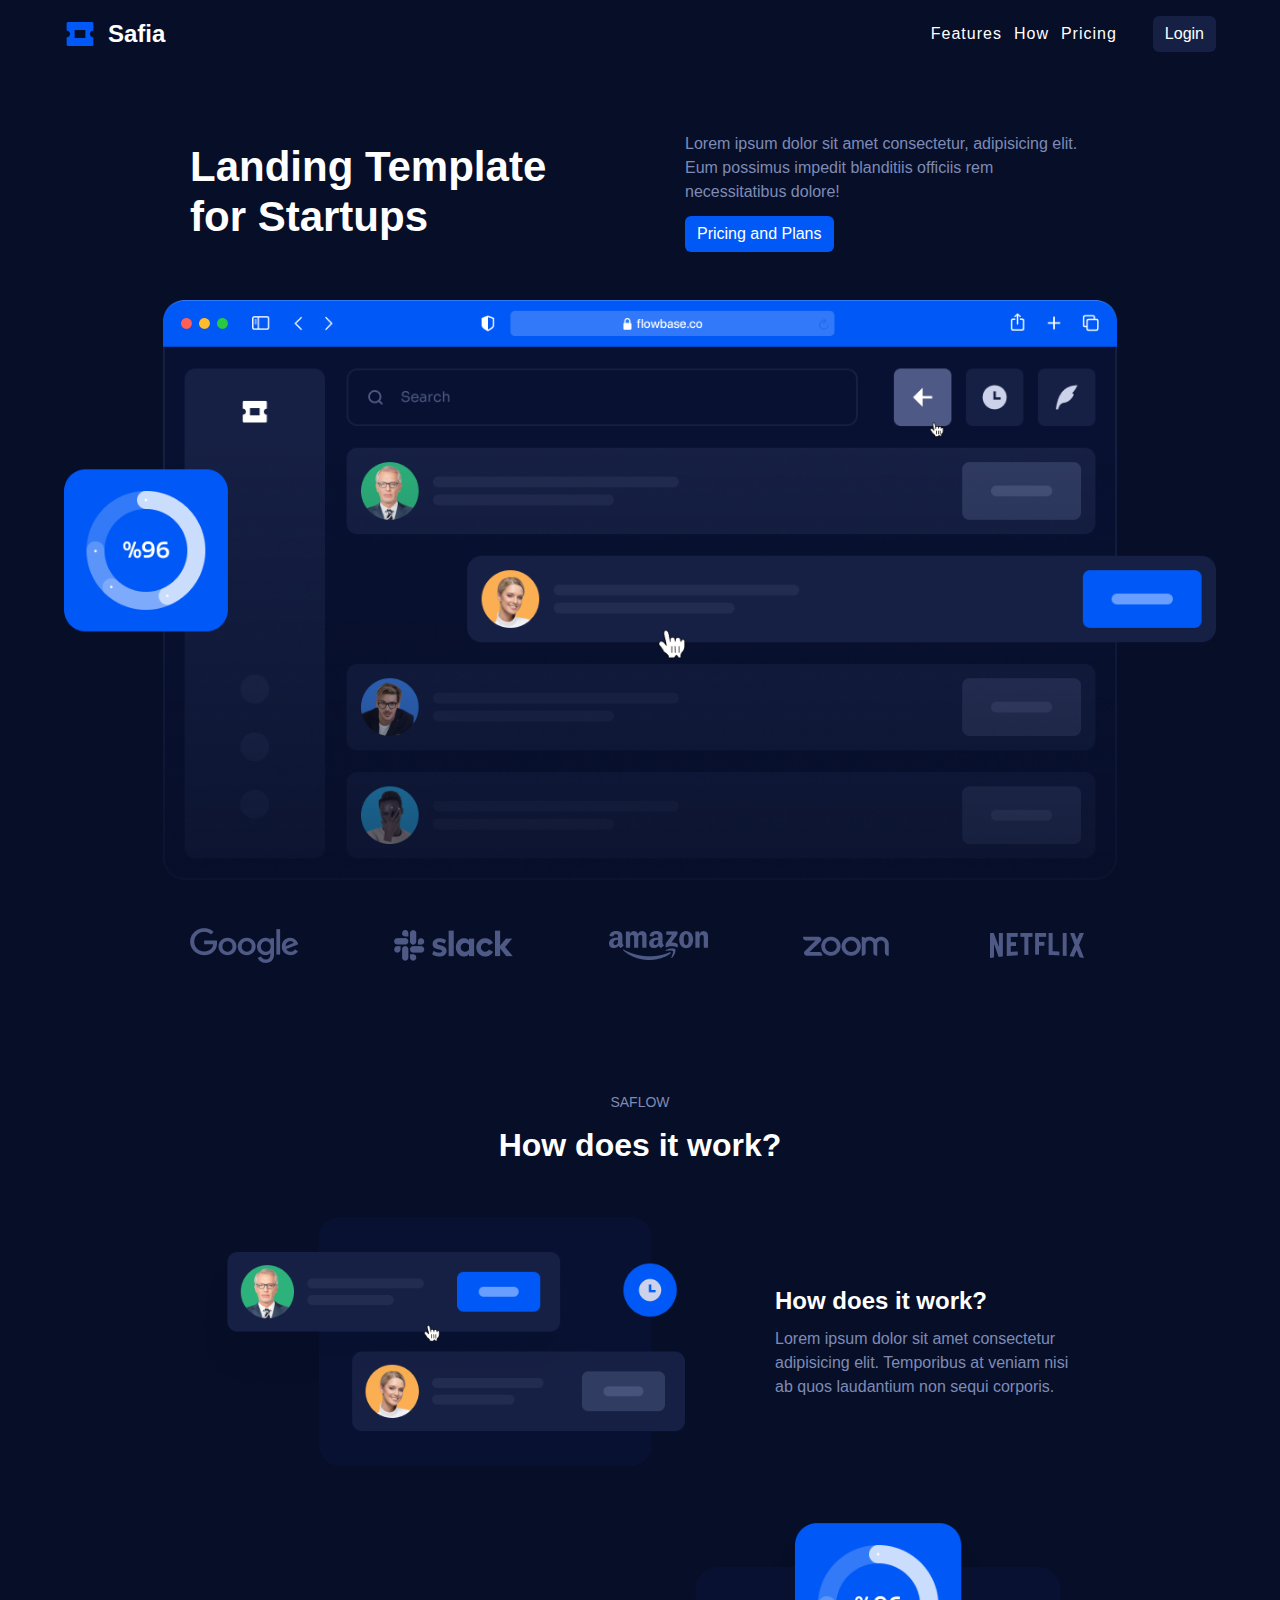
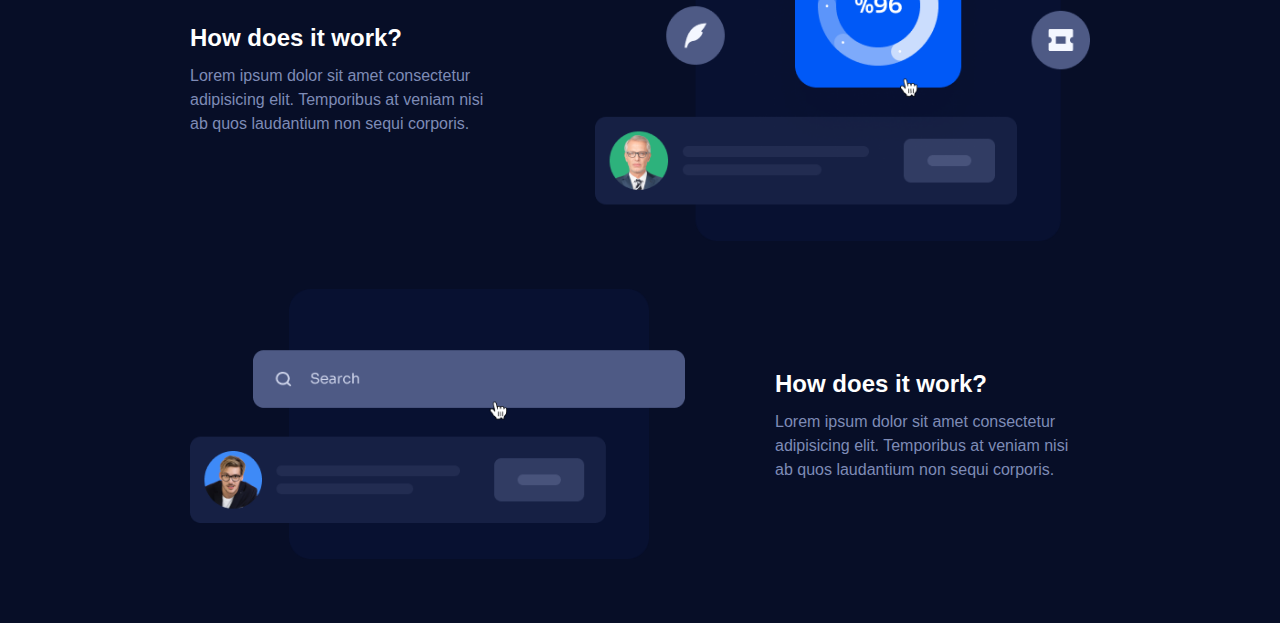
==== 00_Examples/safia_website/index.html @ 65794082 "Simple site" ====
<!DOCTYPE html>
<html lang="en">
  <head>
    <meta charset="UTF-8" />
    <meta http-equiv="X-UA-Compatible" content="IE=edge" />
    <meta name="viewport" content="width=device-width, initial-scale=1.0" />
    <title>Safia</title>
    <link rel="stylesheet" href="./styles/reset.css" />
    <link rel="stylesheet" href="./styles/main.css" />
  </head>
  <body>
    <header class="header">
      <img class="logo" src="./pictures/logo.png" alt="logo" />
      <h2>Safia</h2>

      <nav class="navigation">
        <ul class="nav-list" , role="list">
          <li class="nav-item"><a href="#features">Features</a></li>
          <li class="nav-item"><a href="#how">How</a></li>
          <li class="nav-item"><a href="#pricing">Pricing</a></li>
        </ul>
      </nav>

      <button class="btn">Login</button>
    </header>
    <main>
      <section id="hero">
        <div class="welcome">
          <h1 class="title">Landing Template for Startups</h1>

          <div>
            <p class="info">
              Lorem ipsum dolor sit amet consectetur, adipisicing elit. Eum
              possimus impedit blanditiis officiis rem necessitatibus dolore!
            </p>

            <button class="btn">Pricing and Plans</button>
          </div>
        </div>

        <img class="hero-img" src="./pictures/hero.png" alt="hero" />

        <ul class="partners" role="list">
          <li class="partner">
            <img src="./pictures/google.png" alt="google" />
          </li>
          <li class="partner">
            <img src="./pictures/slack.png" alt="slack" />
          </li>
          <li class="partner">
            <img src="./pictures/amazon.png" alt="amazon" />
          </li>
          <li class="partner">
            <img src="./pictures/zoom.png" alt="zoom" />
          </li>
          <li class="partner">
            <img src="./pictures/netflix.png" alt="netflix" />
          </li>
        </ul>
      </section>
      <section id="how">
        <p class="how-subtitle">SAFLOW</p>
        <h2 class="how-title">How does it work?</h2>

        <div class="row">
          <img class="row-img" src="./pictures/group-1.png" alt="group_1" />
          <div class="row-content">
            <h3 class="row-titile">How does it work?</h3>
            <p>
              Lorem ipsum dolor sit amet consectetur adipisicing elit.
              Temporibus at veniam nisi ab quos laudantium non sequi corporis.
            </p>
          </div>
        </div>

        <div class="row">
          <img class="row-img" src="./pictures/group-2.png" alt="group_2" />
          <div class="row-content">
            <h3 class="row-titile">How does it work?</h3>
            <p>
              Lorem ipsum dolor sit amet consectetur adipisicing elit.
              Temporibus at veniam nisi ab quos laudantium non sequi corporis.
            </p>
          </div>
        </div>

        <div class="row">
          <img class="row-img" src="./pictures/group-3.png" alt="group_3" />
          <div class="row-content">
            <h3 class="row-titile">How does it work?</h3>
            <p>
              Lorem ipsum dolor sit amet consectetur adipisicing elit.
              Temporibus at veniam nisi ab quos laudantium non sequi corporis.
            </p>
          </div>
        </div>
      </section>
    </main>
  </body>
</html>
---- 00_Examples/safia_website/styles/main.css ----
/* 
bg - #070e27
bg-light - #162044
primary - #0059f7
gray (text) - #7e8bb6 
*/

/* MAIN header with navigation */

html {
  font-family: Arial, Helvetica, sans-serif;
  scroll-behavior: smooth;
}

body {
  background: #070e27;
  color: #fff;
}

p {
  color: #7e8bb6;
}

.btn {
  all: unset;
  border-radius: 6px;
  padding: 6px 12px;
  cursor: pointer;
}

.header {
  display: flex;
  align-items: center;
  padding: 16px 64px;
  gap: 12px;
  position: sticky;
  top: 0;
  background: #070e27;
}

.header .navigation {
  margin-left: auto;
  margin-right: 24px;
}

.header .nav-list {
  display: flex;
  gap: 12px;
}

.header .nav-list a {
  text-decoration: none;
  color: #fff;
  letter-spacing: 1px;
}

.header .btn {
  background: #162044;
  color: #fff;
}

/* HERO section */

#hero {
  padding: 64px;
}

#hero .welcome {
  max-width: 900px;
  margin: 0 auto 48px auto;
  display: flex;
  justify-content: space-between;
  align-items: center;
}

#hero .hero-img {
  margin: 0 auto 48px auto;
}

#hero .welcome > * {
  width: 45%;
}

#hero .welcome .title {
  font-size: 42px;
  line-height: 1.2;
}

#hero .welcome .info {
  display: flex;
  margin-bottom: 12px;
}

#hero .welcome .btn {
  background: #0059f7;
}

#hero .partners {
  max-width: 900px;
  margin: 0 auto;
  display: flex;
  justify-content: space-between;
  align-items: center;
  gap: 8px;
}

/* HOW section */

#how {
  padding: 64px;
}

#how .how-subtitle {
  text-align: center;
  font-size: 14px;
  margin-bottom: 8px;
}

#how .how-title {
  text-align: center;
  font-size: 32px;
  margin-bottom: 48px;
}

#how .row {
  display: flex;
  align-items: center;
  gap: 10%;
  max-width: 900px;
  margin: 0 auto;
}

#how .row:nth-child(even) {
  flex-direction: row-reverse;
}

#how .row:not(:last-child) {
  margin-bottom: 48px;
}

#how .row .row-img {
  width: 55%;
}

#how .row .row-content {
  width: 35%;
}

#how .row .row-content .row-titile {
  font-size: 24px;
  margin-bottom: 8px;
}
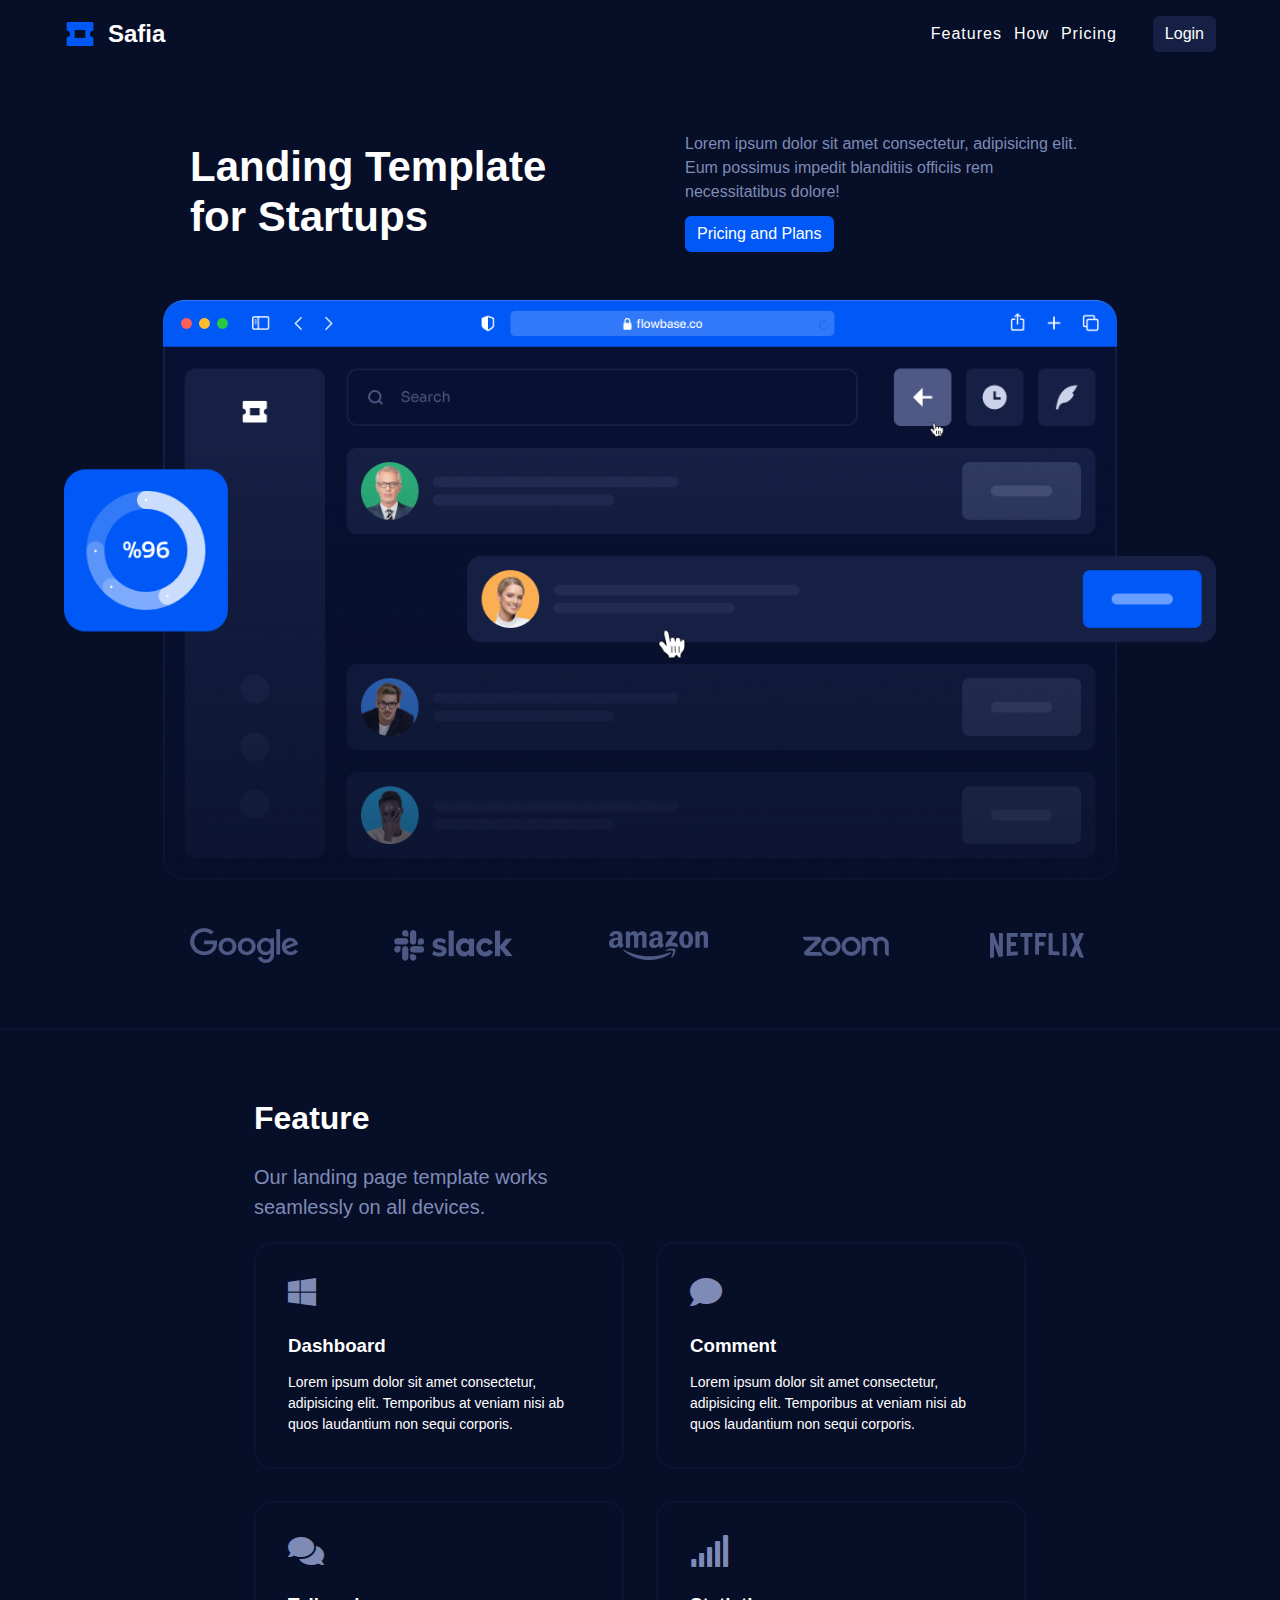
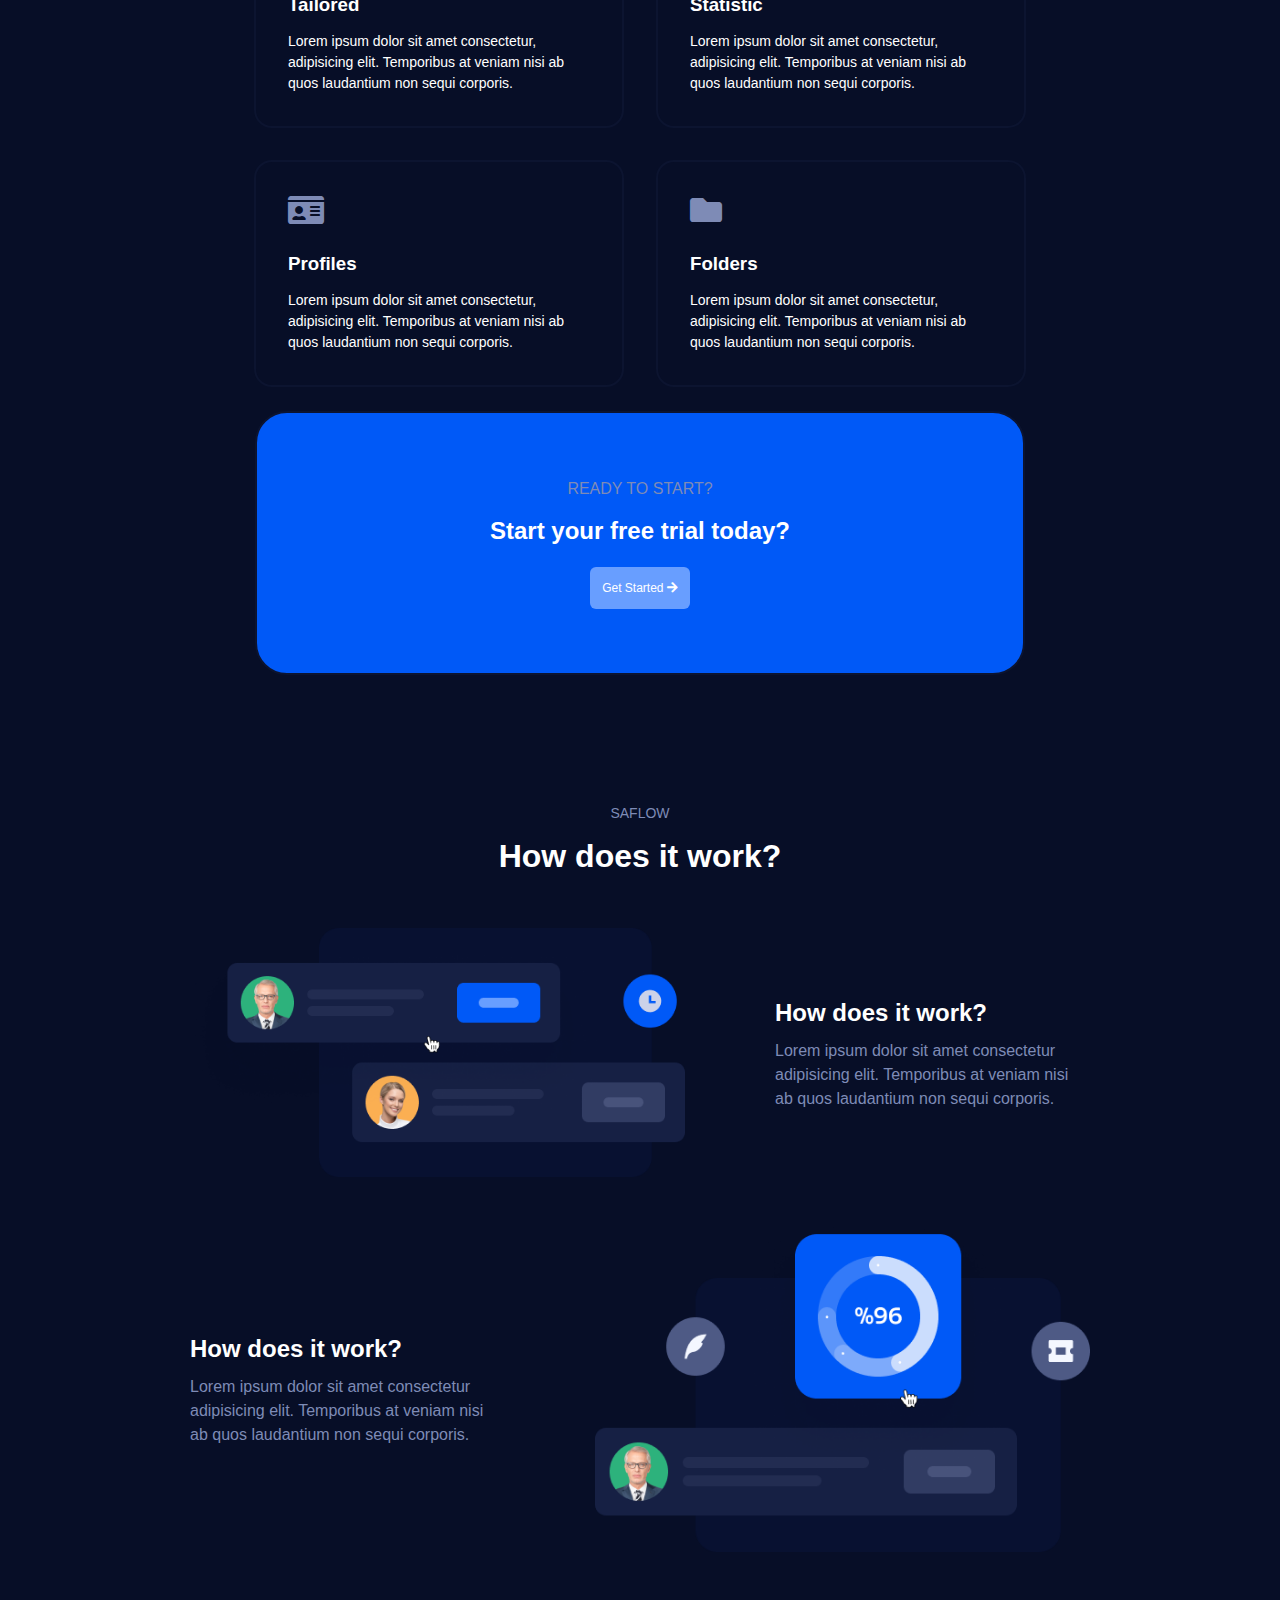
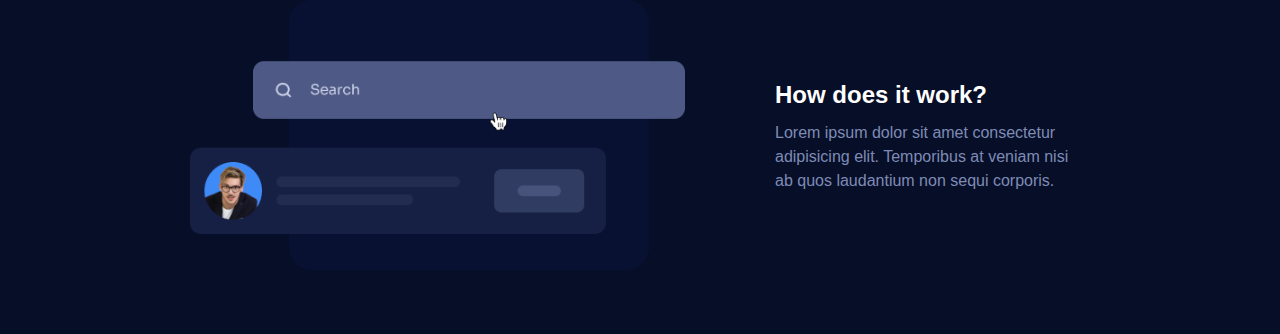
==== commit 2de6b9f5: "made Feature section" ====
--- a/00_Examples/safia_website/index.html
+++ b/00_Examples/safia_website/index.html
@@ -58,6 +58,73 @@
           </li>
         </ul>
       </section>
+      <section id="features">
+        <h2 class="feat-title">Feature</h2>
+        <p class="feat-subtitle">
+          Our landing page template works seamlessly on all devices.
+        </p>
+        <div class="box-section">
+          <div class="box">
+            <a href="#"><i class="fab fa-windows"></i></a>
+            <h3 class="box-title">Dashboard</h3>
+            <p>
+              Lorem ipsum dolor sit amet consectetur, adipisicing elit.
+              Temporibus at veniam nisi ab quos laudantium non sequi corporis.
+            </p>
+          </div>
+          <div class="box">
+            <a href="#"><i class="fas fa-comment"></i></a>
+
+            <h3 class="box-title">Comment</h3>
+            <p>
+              Lorem ipsum dolor sit amet consectetur, adipisicing elit.
+              Temporibus at veniam nisi ab quos laudantium non sequi corporis.
+            </p>
+          </div>
+          <div class="box">
+            <a href="#"><i class="fas fa-comments"></i></a>
+
+            <h3 class="box-title">Tailored</h3>
+            <p>
+              Lorem ipsum dolor sit amet consectetur, adipisicing elit.
+              Temporibus at veniam nisi ab quos laudantium non sequi corporis.
+            </p>
+          </div>
+          <div class="box">
+            <a href="#"><i class="fas fa-signal"></i></a>
+
+            <h3 class="box-title">Statistic</h3>
+            <p>
+              Lorem ipsum dolor sit amet consectetur, adipisicing elit.
+              Temporibus at veniam nisi ab quos laudantium non sequi corporis.
+            </p>
+          </div>
+          <div class="box">
+            <a href="#"><i class="fas fa-id-card"></i></a>
+
+            <h3 class="box-title">Profiles</h3>
+            <p>
+              Lorem ipsum dolor sit amet consectetur, adipisicing elit.
+              Temporibus at veniam nisi ab quos laudantium non sequi corporis.
+            </p>
+          </div>
+          <div class="box">
+            <a href="#"><i class="fas fa-folder"></i></a>
+            <h3 class="box-title">Folders</h3>
+            <p>
+              Lorem ipsum dolor sit amet consectetur, adipisicing elit.
+              Temporibus at veniam nisi ab quos laudantium non sequi corporis.
+            </p>
+          </div>
+        </div>
+        <div class="start">
+          <p>READY TO START?</p>
+          <h4 class="start-title">Start your free trial today?</h4>
+          <button class="btn">
+            Get Started <i class="fas fa-arrow-right"></i>
+          </button>
+        </div>
+      </section>
       <section id="how">
         <p class="how-subtitle">SAFLOW</p>
         <h2 class="how-title">How does it work?</h2>
--- a/00_Examples/safia_website/styles/main.css
+++ b/00_Examples/safia_website/styles/main.css
@@ -5,6 +5,8 @@
 gray (text) - #7e8bb6 
 */
 
+@import url("https://cdnjs.cloudflare.com/ajax/libs/font-awesome/5.4.2/css/all.min.css");
+
 /* MAIN header with navigation */
 
 html {
@@ -63,6 +65,7 @@
 
 #hero {
   padding: 64px;
+  border-bottom: 2px solid #0c1430;
 }
 
 #hero .welcome {
@@ -150,3 +153,78 @@
   font-size: 24px;
   margin-bottom: 8px;
 }
+
+/* ------------------
+  FEATURES section
+------------------*/
+#features {
+  padding: 64px;
+  width: 900px;
+  margin: auto;
+}
+
+#features .feat-title {
+  font-size: 32px;
+  margin-bottom: 20px;
+}
+
+#features .feat-subtitle {
+  font-size: 20px;
+  margin-bottom: 20px;
+  width: 300px;
+}
+
+#features .box-section {
+  display: grid;
+  grid-template-columns: repeat(2, 1fr);
+  gap: 32px;
+  margin-bottom: 24px;
+}
+
+#features .box {
+  border: 2px solid #0c1430;
+  padding: 32px;
+  border-radius: 18px;
+}
+
+#features .box:hover {
+  background: #081131;
+  cursor: pointer;
+}
+
+#features .box i {
+  font-size: 32px;
+  color: #7e8bb6;
+  margin-bottom: 24px;
+}
+
+#features .box .box-title {
+  margin-bottom: 12px;
+}
+
+#features .box p {
+  color: #fff;
+  font-size: 14px;
+}
+
+#features .start {
+  display: block;
+  width: 770px;
+  padding: 64px;
+  margin: auto;
+  border: 2px solid #0c1430;
+  border-radius: 32px;
+  text-align: center;
+  background: #0059f7;
+}
+
+#features .start .start-title {
+  padding: 12px 0 18px 0;
+  font-size: 24px;
+}
+
+#features .start .btn {
+  background: #689eff;
+  font-size: 12px;
+  padding: 12px;
+}
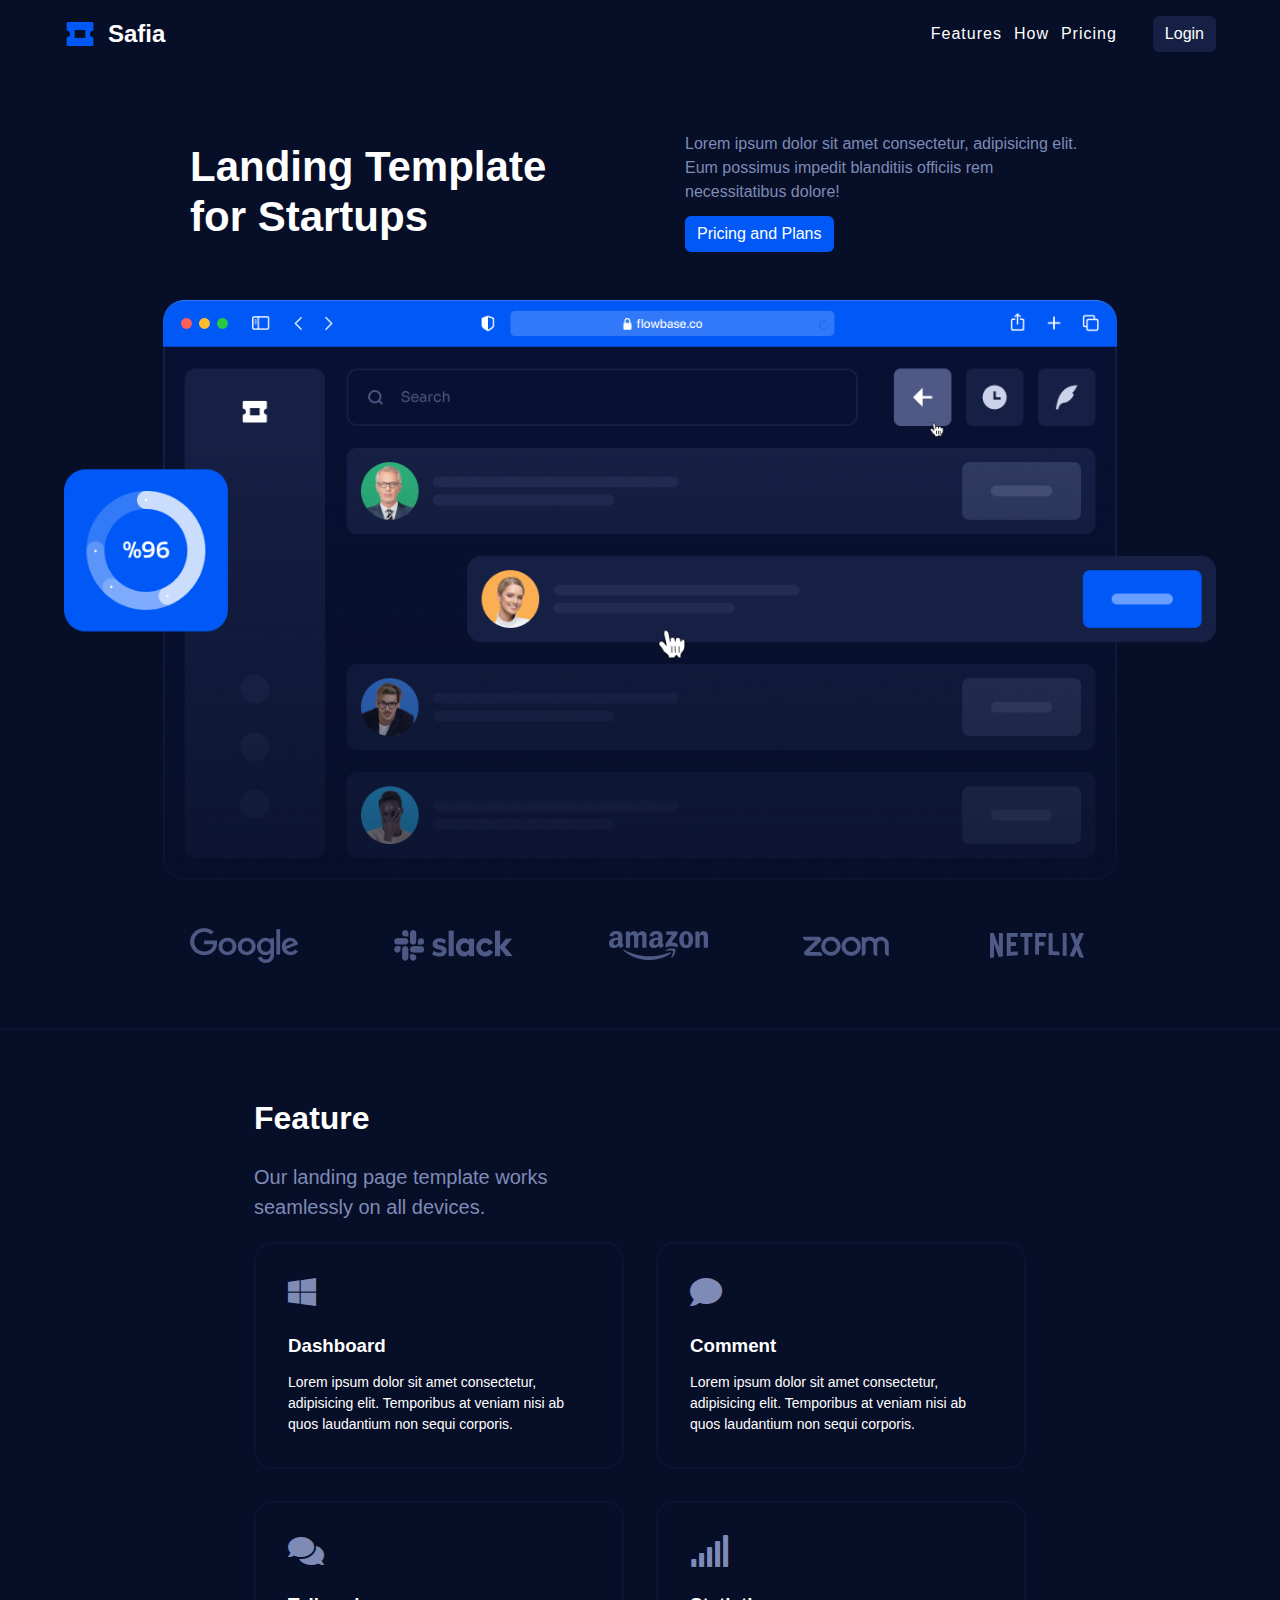
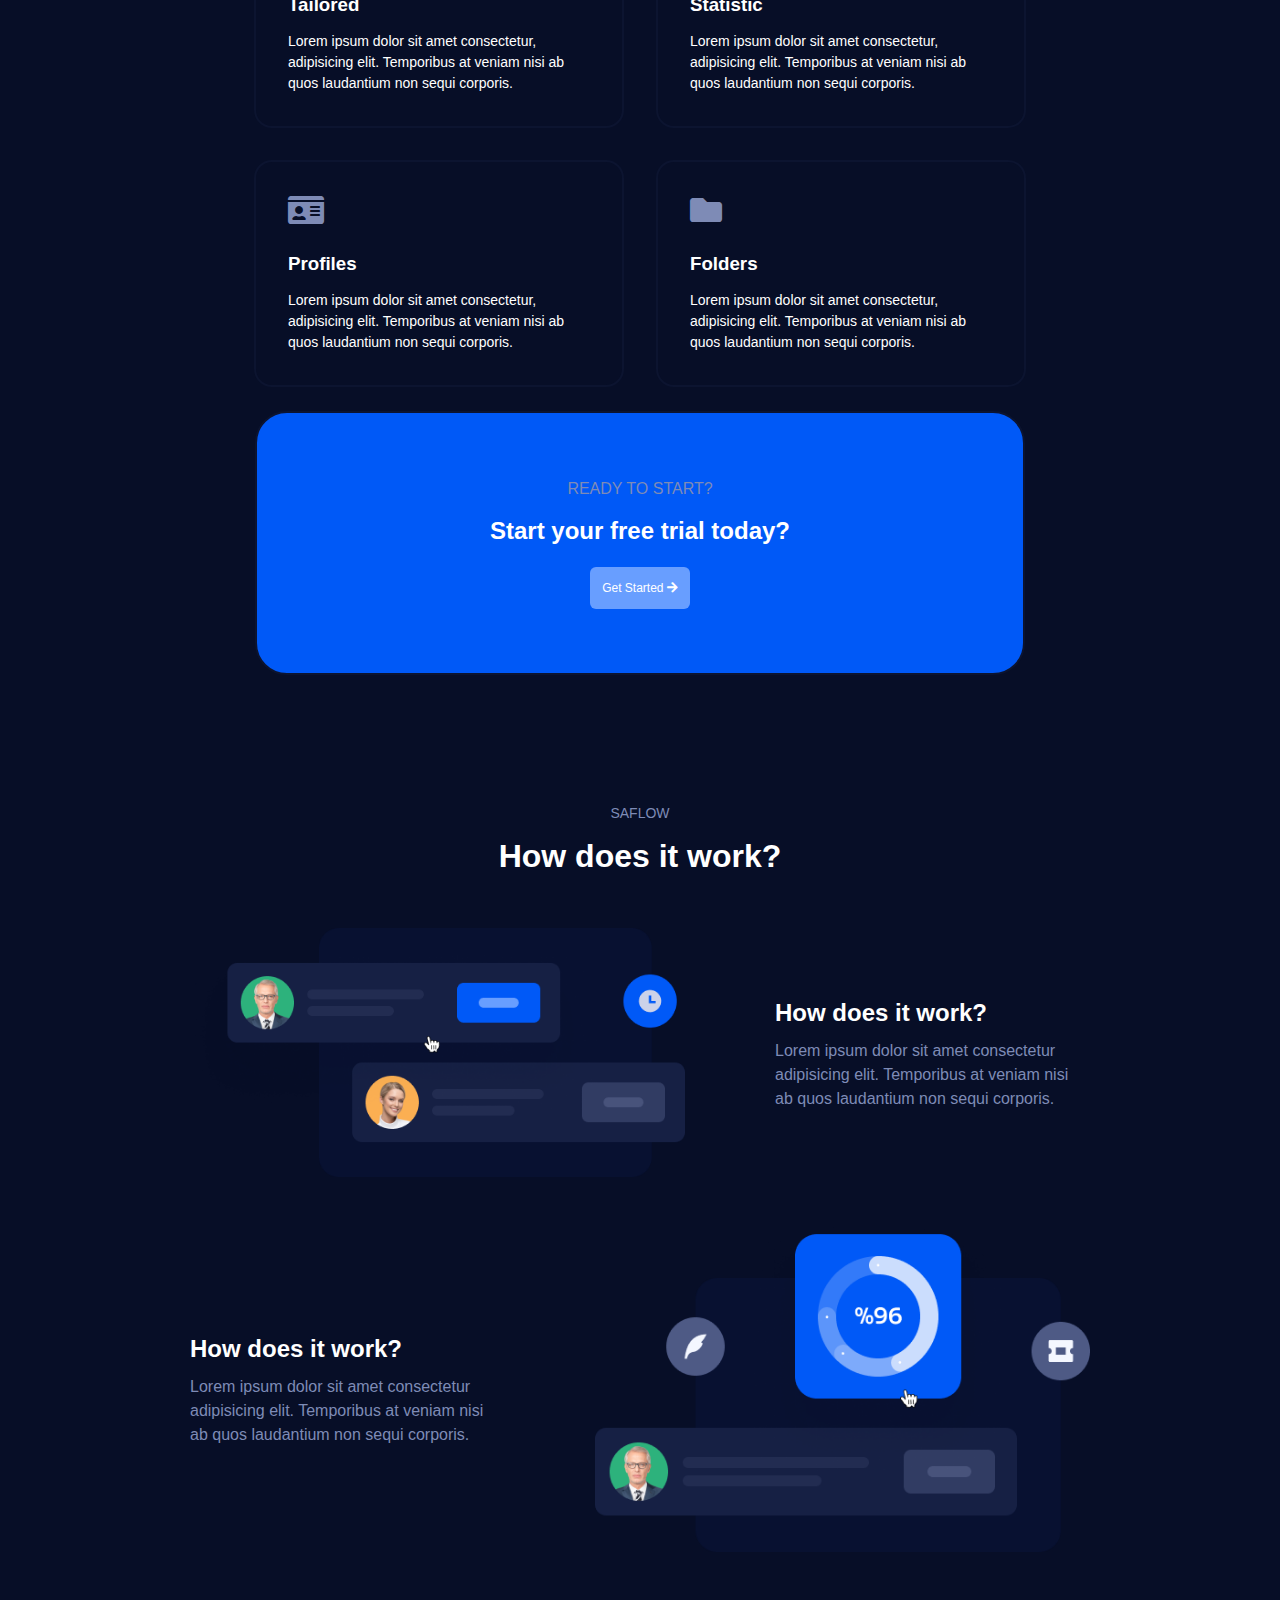
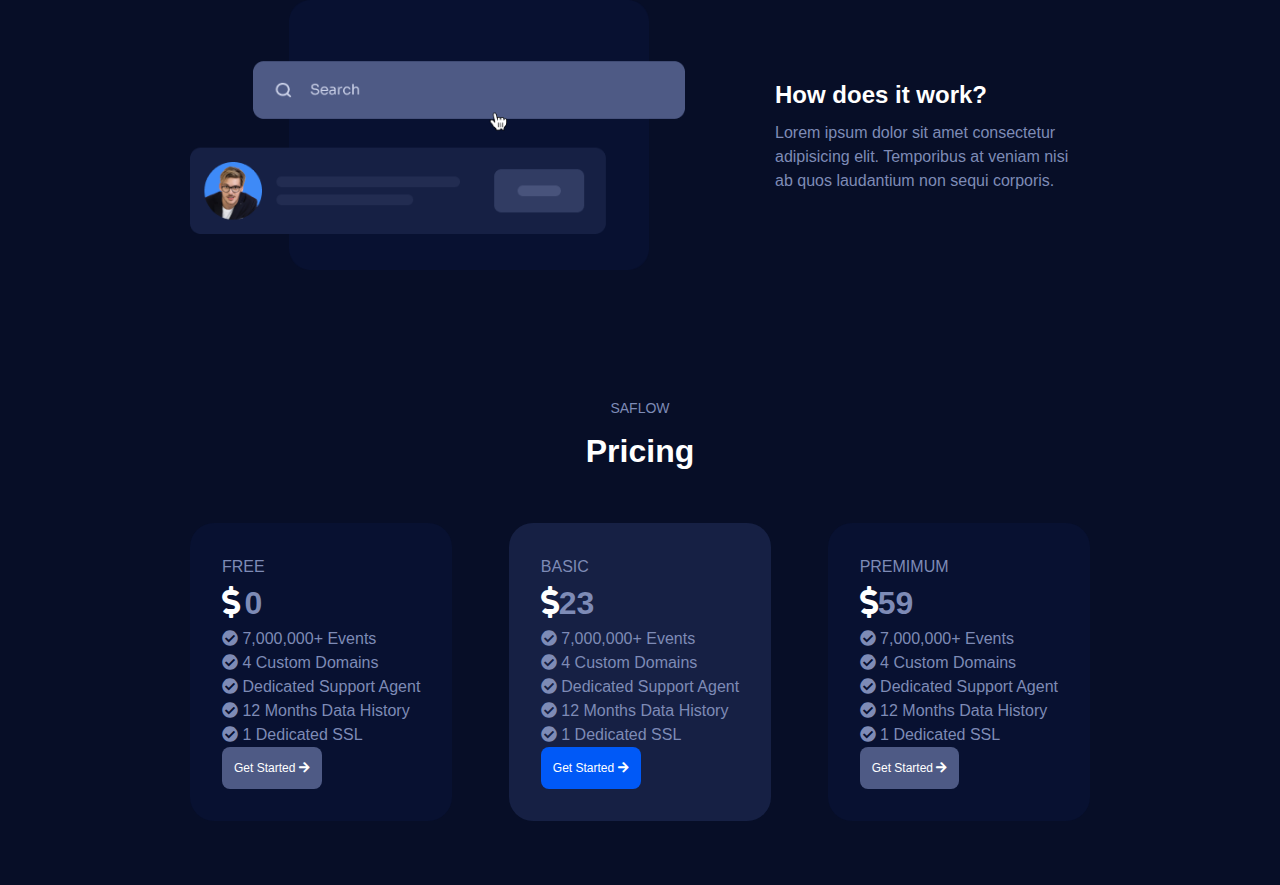
==== commit cd68db14: "Added pricing section" ====
--- a/00_Examples/safia_website/index.html
+++ b/00_Examples/safia_website/index.html
@@ -7,6 +7,10 @@
     <title>Safia</title>
     <link rel="stylesheet" href="./styles/reset.css" />
     <link rel="stylesheet" href="./styles/main.css" />
+    <link
+      rel="stylesheet"
+      href="https://cdnjs.cloudflare.com/ajax/libs/font-awesome/5.4.2/css/all.min.css"
+    />
   </head>
   <body>
     <header class="header">
@@ -162,6 +166,82 @@
           </div>
         </div>
       </section>
+      <section id="pricing">
+        <p class="pricing-subtitle">SAFLOW</p>
+        <h2 class="pricing-title">Pricing</h2>
+
+        <div class="price-container">
+          <div class="free">
+            <p class="price-type">FREE</p>
+            <i class="fas fa-dollar-sign"></i>
+            <p class="price">0</p>
+            <p class="check">
+              <i class="fas fa-check-circle"></i> 7,000,000+ Events
+            </p>
+            <p class="check">
+              <i class="fas fa-check-circle"></i> 4 Custom Domains
+            </p>
+            <p class="check">
+              <i class="fas fa-check-circle"></i> Dedicated Support Agent
+            </p>
+            <p class="check">
+              <i class="fas fa-check-circle"></i> 12 Months Data History
+            </p>
+            <p class="check">
+              <i class="fas fa-check-circle"></i> 1 Dedicated SSL
+            </p>
+            <button class="btn free">
+              Get Started <i class="fas fa-arrow-right"></i>
+            </button>
+          </div>
+
+          <div class="basic">
+            <p class="price-type">BASIC</p>
+            <p class="price"><i class="fas fa-dollar-sign"></i>23</p>
+            <p class="check">
+              <i class="fas fa-check-circle"></i> 7,000,000+ Events
+            </p>
+            <p class="check">
+              <i class="fas fa-check-circle"></i> 4 Custom Domains
+            </p>
+            <p class="check">
+              <i class="fas fa-check-circle"></i> Dedicated Support Agent
+            </p>
+            <p class="check">
+              <i class="fas fa-check-circle"></i> 12 Months Data History
+            </p>
+            <p class="check">
+              <i class="fas fa-check-circle"></i> 1 Dedicated SSL
+            </p>
+            <button class="btn basic">
+              Get Started <i class="fas fa-arrow-right"></i>
+            </button>
+          </div>
+
+          <div class="premimum">
+            <p class="price-type">PREMIMUM</p>
+            <p class="price"><i class="fas fa-dollar-sign"></i>59</p>
+            <p class="check">
+              <i class="fas fa-check-circle"></i> 7,000,000+ Events
+            </p>
+            <p class="check">
+              <i class="fas fa-check-circle"></i> 4 Custom Domains
+            </p>
+            <p class="check">
+              <i class="fas fa-check-circle"></i> Dedicated Support Agent
+            </p>
+            <p class="check">
+              <i class="fas fa-check-circle"></i> 12 Months Data History
+            </p>
+            <p class="check">
+              <i class="fas fa-check-circle"></i> 1 Dedicated SSL
+            </p>
+            <button class="btn premimum">
+              Get Started <i class="fas fa-arrow-right"></i>
+            </button>
+          </div>
+        </div>
+      </section>
     </main>
   </body>
 </html>
--- a/00_Examples/safia_website/styles/main.css
+++ b/00_Examples/safia_website/styles/main.css
@@ -5,7 +5,7 @@
 gray (text) - #7e8bb6 
 */
 
-@import url("https://cdnjs.cloudflare.com/ajax/libs/font-awesome/5.4.2/css/all.min.css");
+/* @import url("https://cdnjs.cloudflare.com/ajax/libs/font-awesome/5.4.2/css/all.min.css"); */
 
 /* MAIN header with navigation */
 
@@ -228,3 +228,89 @@
   font-size: 12px;
   padding: 12px;
 }
+
+/* --------------------------
+      PRICING section
+----------------------------*/
+
+#pricing {
+  padding: 64px;
+}
+
+#pricing .pricing-subtitle {
+  text-align: center;
+  font-size: 14px;
+  margin-bottom: 8px;
+}
+
+#pricing .pricing-title {
+  text-align: center;
+  font-size: 32px;
+  margin-bottom: 48px;
+}
+
+#pricing .price-container {
+  width: 900px;
+  margin: auto;
+  display: flex;
+  gap: 32px;
+  justify-content: space-between;
+}
+
+#pricing .price-container .fa-dollar-sign {
+  display: inline-block;
+  font-size: 32px;
+  color: white;
+}
+
+#pricing .price-container .price {
+  display: inline-block;
+  font-size: 32px;
+  font-weight: bold;
+  padding: 0;
+  margin: 0;
+}
+
+#pricing .price-container .free {
+  background: #081131;
+  border-radius: 24px;
+  padding: 32px;
+}
+
+#pricing .price-container .basic {
+  gap: 32px;
+  background: #162044;
+  border-radius: 24px;
+  padding: 32px;
+}
+
+#pricing .price-container .premimum {
+  background: #081131;
+  border-radius: 24px;
+  padding: 32px;
+}
+
+#pricing .btn {
+  padding: 12px;
+}
+
+#pricing .free .btn {
+  background: #4e5a85;
+  padding: 12px;
+  border-radius: 8px;
+  font-size: 12px;
+}
+
+#pricing .basic .btn {
+  background: #0059f7;
+  padding: 12px;
+  border-radius: 8px;
+  font-size: 12px;
+}
+
+#pricing .premimum .btn {
+  background: #4e5a85;
+  padding: 12px;
+  border-radius: 8px;
+  font-size: 12px;
+}
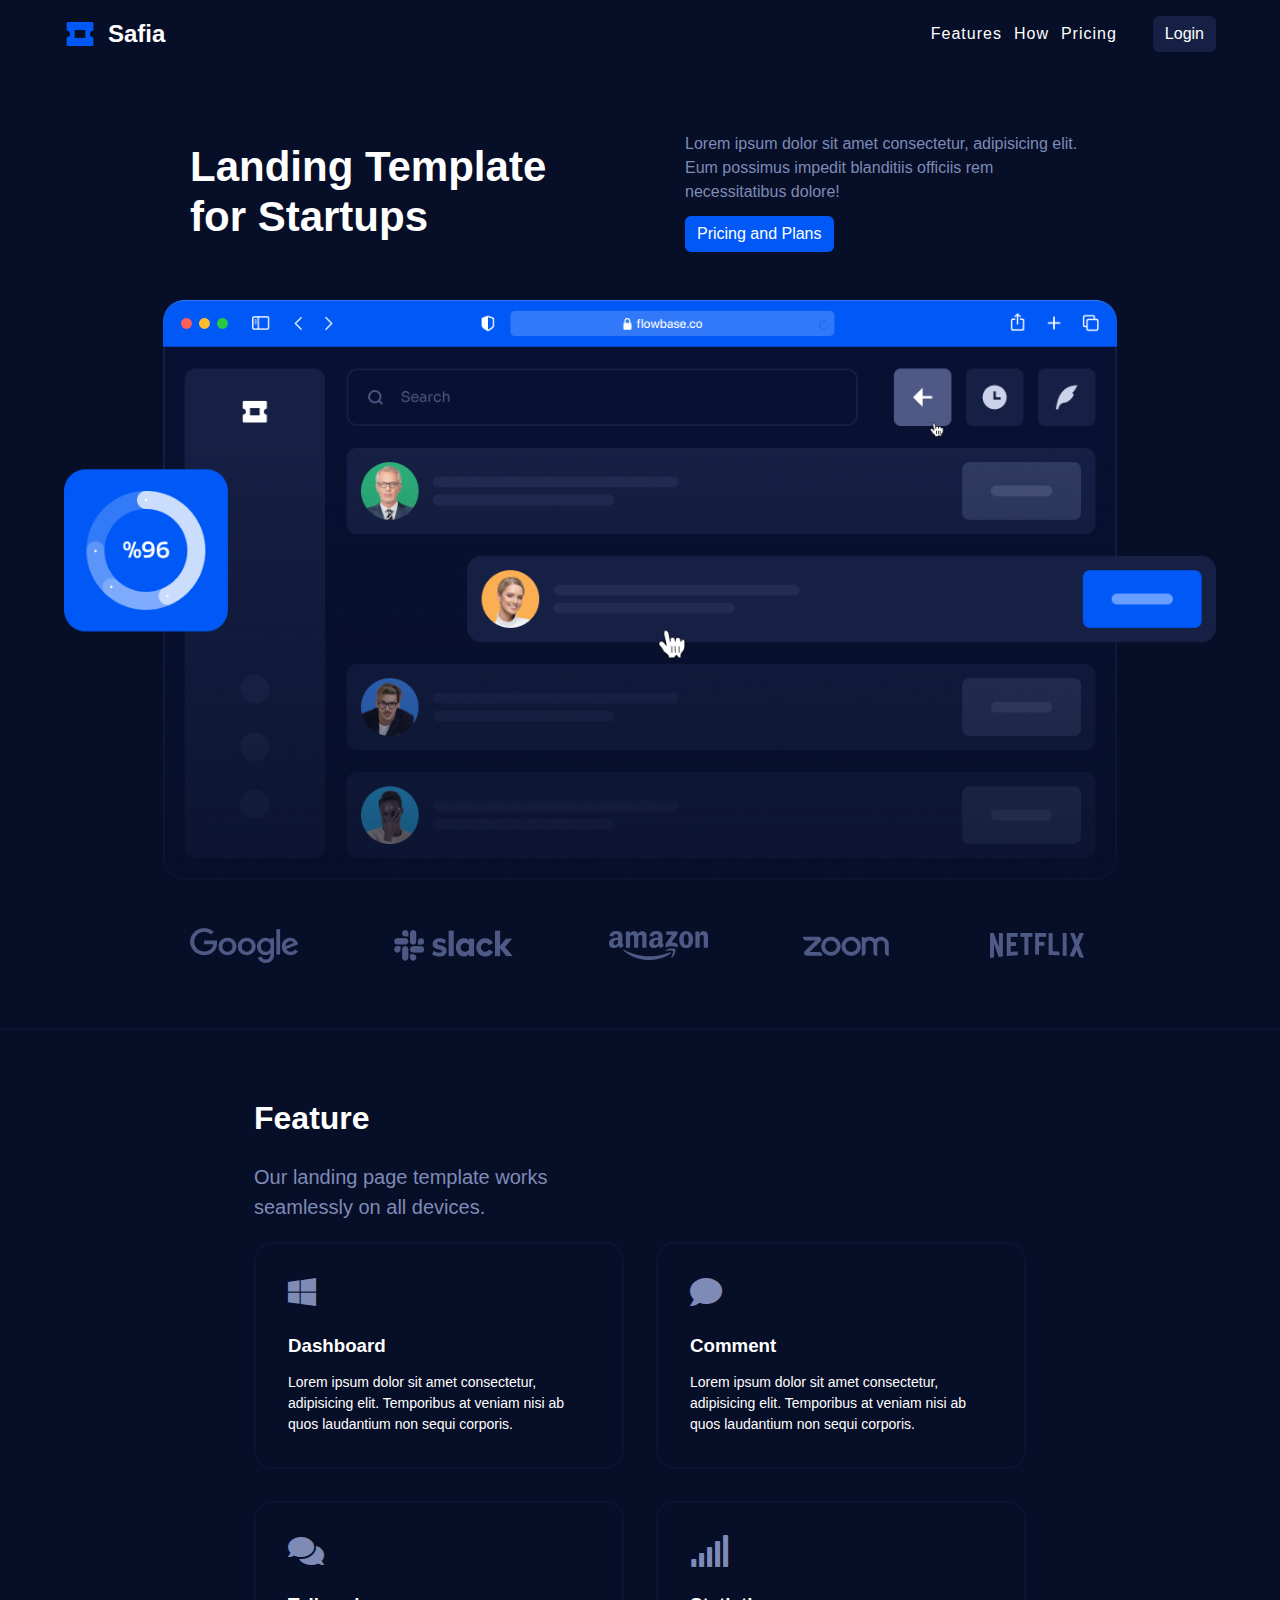
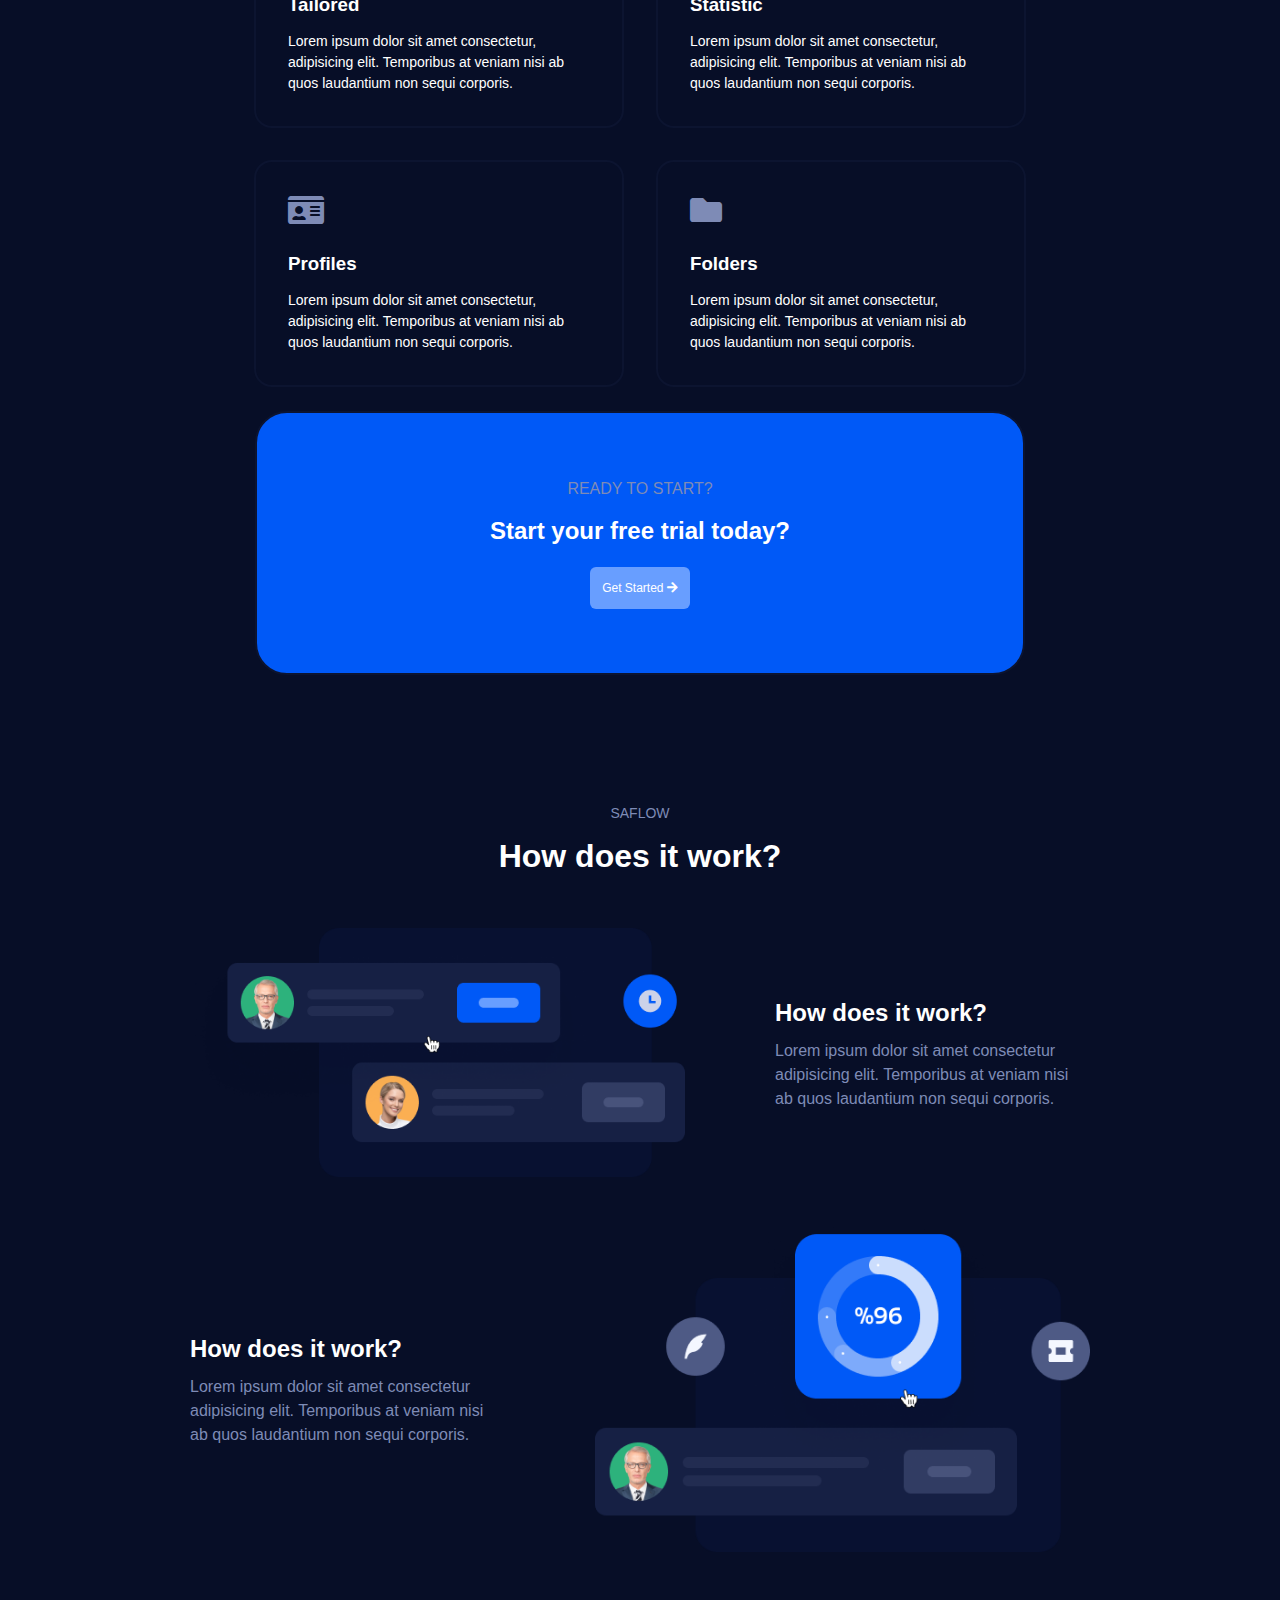
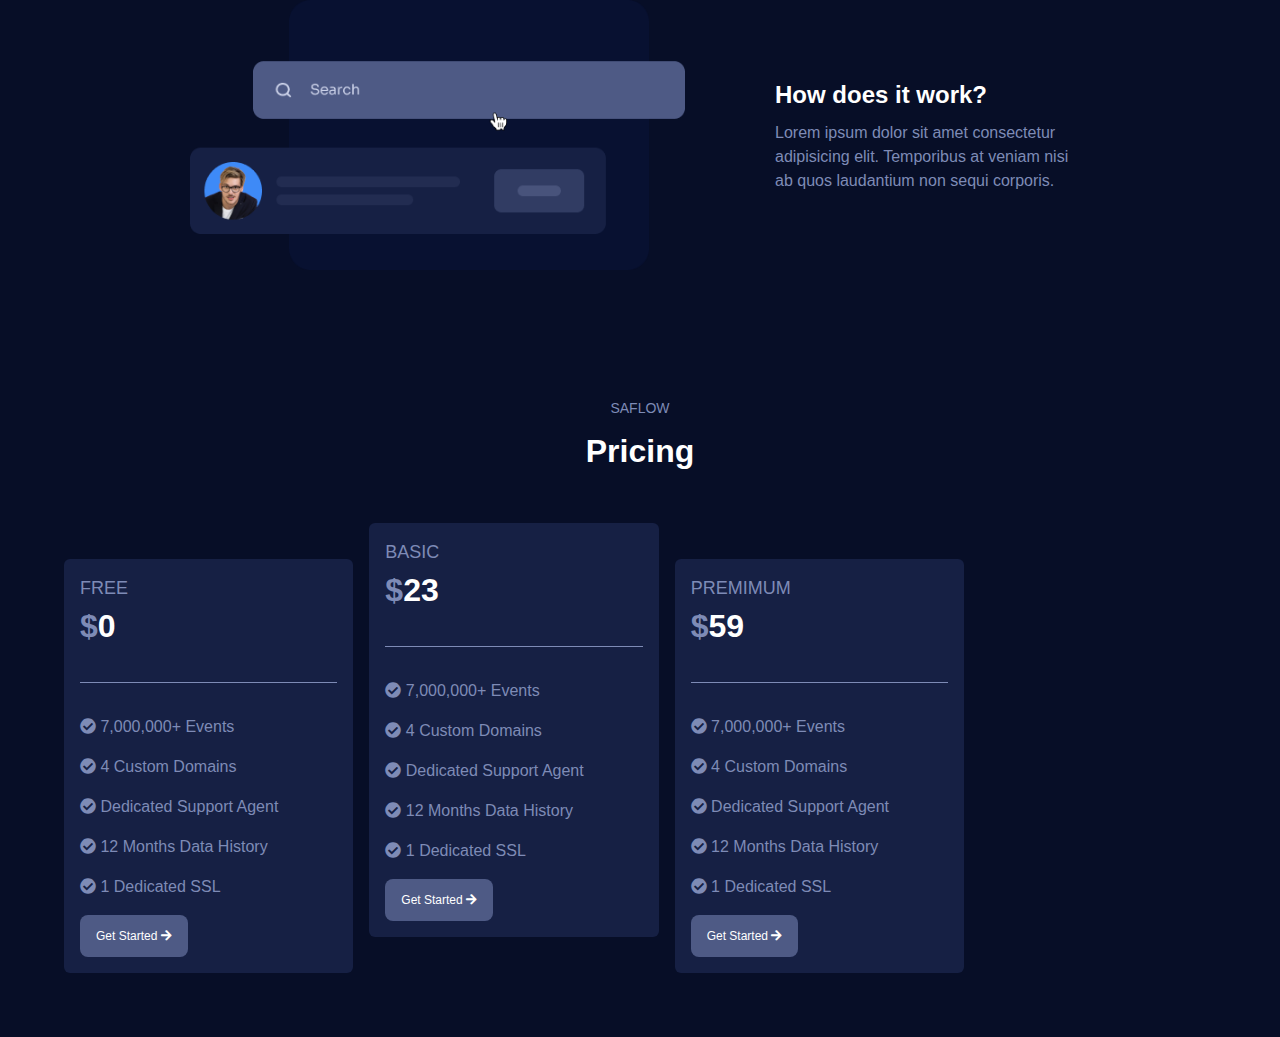
==== commit 2612b78c: "Made example site responsive" ====
--- a/00_Examples/safia_website/index.html
+++ b/00_Examples/safia_website/index.html
@@ -166,7 +166,108 @@
           </div>
         </div>
       </section>
+
       <section id="pricing">
+        <p class="pricing-subtitle">SAFLOW</p>
+        <h2 class="pricing-title">Pricing</h2>
+
+        <div class="plans">
+          <article class="plan">
+            <h3 class="title">
+              FREE
+              <span class="price"> <span class="dollar-sing">$</span>0</span>
+            </h3>
+
+            <ul class="features" role="list">
+              <li class="feat">
+                <i class="fas fa-check-circle"></i>
+                <span>7,000,000+ Events</span>
+              </li>
+              <li class="feat">
+                <i class="fas fa-check-circle"></i>
+                <span>4 Custom Domains</span>
+              </li>
+              <li class="feat">
+                <i class="fas fa-check-circle"></i>
+                <span>Dedicated Support Agent</span>
+              </li>
+              <li class="feat">
+                <i class="fas fa-check-circle"></i>
+                <span>12 Months Data History</span>
+              </li>
+              <li class="feat">
+                <i class="fas fa-check-circle"></i> <span>1 Dedicated SSL</span>
+              </li>
+            </ul>
+
+            <button class="btn">Get Started <i class="fas fa-arrow-right"></i></button>
+          </article>
+
+          <article class="plan promo">
+            <h3 class="title">
+              BASIC
+              <span class="price"> <span class="dollar-sing">$</span>23</span>
+            </h3>
+
+            <ul class="features" role="list">
+              <li class="feat">
+                <i class="fas fa-check-circle"></i>
+                <span>7,000,000+ Events</span>
+              </li>
+              <li class="feat">
+                <i class="fas fa-check-circle"></i>
+                <span>4 Custom Domains</span>
+              </li>
+              <li class="feat">
+                <i class="fas fa-check-circle"></i>
+                <span>Dedicated Support Agent</span>
+              </li>
+              <li class="feat">
+                <i class="fas fa-check-circle"></i>
+                <span>12 Months Data History</span>
+              </li>
+              <li class="feat">
+                <i class="fas fa-check-circle"></i> <span>1 Dedicated SSL</span>
+              </li>
+            </ul>
+
+            <button class="btn">Get Started <i class="fas fa-arrow-right"></i></button>
+          </article>
+
+          <article class="plan">
+            <h3 class="title">
+              PREMIMUM
+              <span class="price"> <span class="dollar-sing">$</span>59</span>
+            </h3>
+
+            <ul class="features" role="list">
+              <li class="feat">
+                <i class="fas fa-check-circle"></i>
+                <span>7,000,000+ Events</span>
+              </li>
+              <li class="feat">
+                <i class="fas fa-check-circle"></i>
+                <span>4 Custom Domains</span>
+              </li>
+              <li class="feat">
+                <i class="fas fa-check-circle"></i>
+                <span>Dedicated Support Agent</span>
+              </li>
+              <li class="feat">
+                <i class="fas fa-check-circle"></i>
+                <span>12 Months Data History</span>
+              </li>
+              <li class="feat">
+                <i class="fas fa-check-circle"></i> <span>1 Dedicated SSL</span>
+              </li>
+            </ul>
+
+            <button class="btn">Get Started <i class="fas fa-arrow-right"></i></button>
+          </article>
+        </div>
+      </section>
+
+      <!-- <section id="pricing">
         <p class="pricing-subtitle">SAFLOW</p>
         <h2 class="pricing-title">Pricing</h2>
 
@@ -241,7 +342,7 @@
             </button>
           </div>
         </div>
-      </section>
+      </section> -->
     </main>
   </body>
 </html>
--- a/00_Examples/safia_website/styles/main.css
+++ b/00_Examples/safia_website/styles/main.css
@@ -233,7 +233,7 @@
       PRICING section
 ----------------------------*/
 
-#pricing {
+/* #pricing {
   padding: 64px;
 }
 
@@ -313,4 +313,165 @@
   padding: 12px;
   border-radius: 8px;
   font-size: 12px;
-}
+} */
+
+/* ------------------------------
+        RESPONSIVE
+---------------------------------*/
+
+@media screen and (max-width: 767px) {
+  /* HERO section */
+  #hero {
+    padding: 64px;
+  }
+
+  #hero .welcome {
+    flex-direction: column;
+    gap: 24px;
+    text-align: center;
+  }
+
+  #hero .welcome .title {
+    width: 100%;
+  }
+
+  #hero .welcome > div {
+    width: 60%;
+  }
+
+  /* HOW section */
+  #how .row {
+    gap: 18px;
+  }
+
+  #how .row:not(:last-child) {
+    margin-bottom: 36px;
+  }
+
+  #how .row .row-img {
+    width: 50%;
+  }
+}
+
+@media screen and (max-width: 600px) {
+  /* HEADER  */
+  .header .navigation {
+    display: none;
+  }
+
+  .header .btn {
+    margin-left: auto;
+  }
+
+  /* HERO section */
+  #hero .welcome > div {
+    width: 80%;
+  }
+
+  /* HOW section */
+  #how .row {
+    flex-direction: column;
+  }
+
+  #how .row:nth-child(even) {
+    flex-direction: column;
+    text-align: center;
+  }
+
+  #how .row .row-img {
+    width: 80%;
+  }
+}
+
+/* -------------------------------------
+      PRICING section -> mobile first
+----------------------------------------*/
+
+#pricing {
+  padding: 64px;
+}
+
+#pricing .pricing-subtitle {
+  text-align: center;
+  font-size: 14px;
+  margin-bottom: 8px;
+}
+
+#pricing .pricing-title {
+  text-align: center;
+  font-size: 32px;
+  margin-bottom: 48px;
+}
+
+#pricing .plans .plan:not(:last-child) {
+  margin-bottom: 24px;
+}
+
+#pricing .plans .plan {
+  padding: 16px;
+  border-radius: 6px;
+  background: #162044;
+}
+
+#pricing .plans .plan .title {
+  font-size: 18px;
+  font-weight: normal;
+  color: #7e8bb6;
+  padding-bottom: 32px;
+  border-bottom: 1px solid #7e8bb6;
+  margin-bottom: 32px;
+}
+
+#pricing .plans .plan .title .price {
+  display: block;
+  font-size: 32px;
+  font-weight: bold;
+  color: #fff;
+}
+
+#pricing .plans .plan .title .price .dollar-sing {
+  color: #7e8bb6;
+}
+
+#pricing .plans .plan .features {
+  color: #7e8bb6;
+}
+
+#pricing .plans .plan .features .feat {
+  margin-bottom: 16px;
+}
+
+#pricing .plan .btn {
+  padding: 12px;
+}
+
+#pricing .plan .btn {
+  background: #4e5a85;
+  padding: 12px 16px;
+  border-radius: 8px;
+  font-size: 12px;
+}
+
+@media screen and (min-width: 560px) {
+  #pricing .plans {
+    max-width: 900px;
+    display: grid;
+    grid-template-columns: repeat(2, 1fr);
+    gap: 16px;
+  }
+
+  #pricing .plans .plan:not(:last-child) {
+    margin-bottom: 0px;
+  }
+}
+
+@media screen and (min-width: 1024px) {
+  #pricing .plans {
+    grid-template-columns: repeat(3, 1fr);
+    align-items: end;
+  }
+
+  #pricing .plans .plan.promo {
+    margin-bottom: 36px;
+  }
+}
